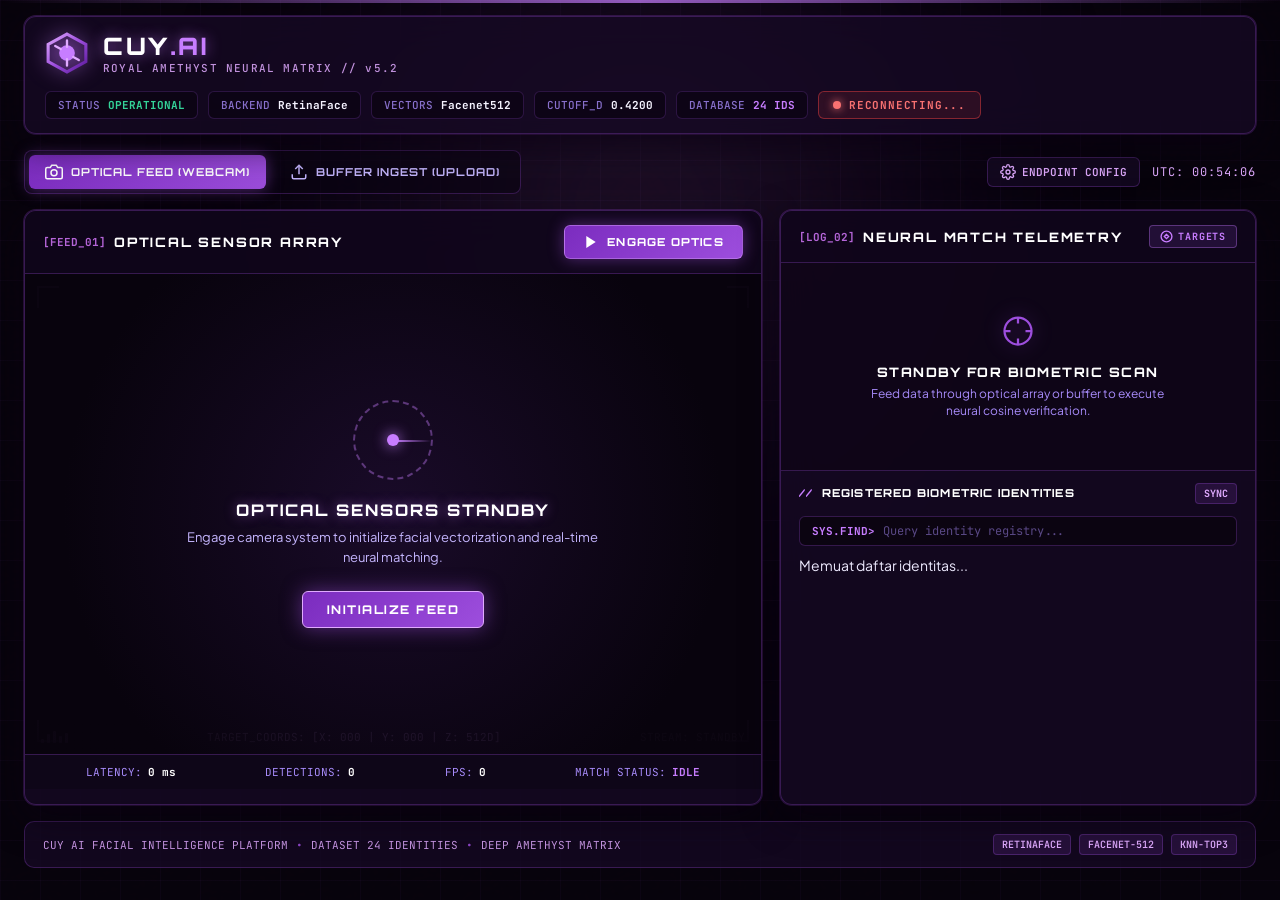
==== static/index.html @ 23558129 "Initial commit: CUY.AI Royal Amethyst Neural Biometrics Studio" ====
<!DOCTYPE html>
<html lang="id">
<head>
    <meta charset="UTF-8">
    <meta name="viewport" content="width=device-width, initial-scale=1.0">
    <title>CUY.AI • Royal Amethyst Neural Biometrics</title>
    <meta name="description" content="CUY AI Facial Intelligence & Biometric Vector Analysis powered by RetinaFace & DeepFace Facenet512">
    <link rel="preconnect" href="https://fonts.googleapis.com">
    <link rel="preconnect" href="https://fonts.gstatic.com" crossorigin>
    <link href="https://fonts.googleapis.com/css2?family=JetBrains+Mono:wght@300;400;500;700&family=Orbitron:wght@500;700;800;900&family=Plus+Jakarta+Sans:wght@400;500;600;700;800&display=swap" rel="stylesheet">
    <link rel="stylesheet" href="style.css">
</head>
<body class="amethyst-body">
    <!-- Ambient Texture & Background Elements -->
    <div class="ambient-texture-overlay"></div>
    <div class="amethyst-radial-bloom"></div>
    <div class="cyber-grid-overlay"></div>
    <div class="scanline-sweep"></div>

    <div class="cuy-app-container">
        <!-- TOP HUD TELEMETRY BAR -->
        <header class="cuy-top-nav">
            <div class="brand-cluster">
                <div class="brand-crystal-badge">
                    <svg viewBox="0 0 28 28" fill="none" class="brand-icon">
                        <path d="M14 2L26 8.5V19.5L14 26L2 19.5V8.5L14 2Z" stroke="url(#cuy-grad)" stroke-width="2" fill="rgba(157, 78, 221, 0.15)"/>
                        <circle cx="14" cy="14" r="5" fill="#c77dff" class="pulse-core"/>
                        <path d="M14 6V10M14 18V22M6.5 9.5L10 11.5M18 16.5L21.5 18.5" stroke="#e0aaff" stroke-width="1.5" stroke-linecap="round"/>
                        <defs>
                            <linearGradient id="cuy-grad" x1="2" y1="2" x2="26" y2="26" gradientUnits="userSpaceOnUse">
                                <stop stop-color="#e0aaff"/>
                                <stop offset="0.5" stop-color="#9d4edd"/>
                                <stop offset="1" stop-color="#5a189a"/>
                            </linearGradient>
                        </defs>
                    </svg>
                </div>
                <div class="brand-titles">
                    <div class="brand-name">CUY<span class="brand-dot">.AI</span></div>
                    <div class="brand-tagline">ROYAL AMETHYST NEURAL MATRIX // v5.2</div>
                </div>
            </div>

            <!-- Telemetry Metrics Pills -->
            <div class="telemetry-deck">
                <div class="hud-pill">
                    <span class="pill-k">STATUS</span>
                    <span class="pill-v status-live" id="systemStatusText">OPERATIONAL</span>
                </div>
                <div class="hud-pill">
                    <span class="pill-k">BACKEND</span>
                    <span class="pill-v" id="detectorText">RetinaFace</span>
                </div>
                <div class="hud-pill">
                    <span class="pill-k">VECTORS</span>
                    <span class="pill-v" id="modelText">Facenet512</span>
                </div>
                <div class="hud-pill">
                    <span class="pill-k">CUTOFF_D</span>
                    <span class="pill-v" id="cutoffText">0.4200</span>
                </div>
                <div class="hud-pill hud-pill-ids">
                    <span class="pill-k">DATABASE</span>
                    <span class="pill-v text-amethyst" id="totalPersonsBadge">24 IDS</span>
                </div>
                <button class="server-status-pill online" id="btnServerStatus" title="Klik untuk konfirmasi URL Backend">
                    <span class="pulse-indicator"></span>
                    <span class="status-name" id="serverStateLabel">ONLINE [24 ID]</span>
                </button>
            </div>
        </header>

        <!-- SUB NAV / MODE SWITCHER -->
        <div class="cuy-subnav">
            <div class="mode-switcher">
                <button class="mode-tab active" id="tabWebcam">
                    <svg viewBox="0 0 24 24" width="18" height="18" fill="none" stroke="currentColor" stroke-width="2"><path d="M23 19a2 2 0 0 1-2 2H3a2 2 0 0 1-2-2V8a2 2 0 0 1 2-2h4l2-3h6l2 3h4a2 2 0 0 1 2 2z"></path><circle cx="12" cy="13" r="4"></circle></svg>
                    <span>OPTICAL FEED (WEBCAM)</span>
                </button>
                <button class="mode-tab" id="tabUpload">
                    <svg viewBox="0 0 24 24" width="18" height="18" fill="none" stroke="currentColor" stroke-width="2"><path d="M21 15v4a2 2 0 0 1-2 2H5a2 2 0 0 1-2-2v-4"></path><polyline points="17 8 12 3 7 8"></polyline><line x1="12" y1="3" x2="12" y2="15"></line></svg>
                    <span>BUFFER INGEST (UPLOAD)</span>
                </button>
            </div>
            <div class="subnav-meta">
                <button class="gear-btn" id="btnOpenConfig" title="Pengaturan Endpoint API">
                    <svg viewBox="0 0 24 24" width="16" height="16" fill="none" stroke="currentColor" stroke-width="2"><circle cx="12" cy="12" r="3"></circle><path d="M19.4 15a1.65 1.65 0 0 0 .33 1.82l.06.06a2 2 0 0 1 0 2.83 2 2 0 0 1-2.83 0l-.06-.06a1.65 1.65 0 0 0-1.82-.33 1.65 1.65 0 0 0-1 1.51V21a2 2 0 0 1-2 2 2 2 0 0 1-2-2v-.09A1.65 1.65 0 0 0 9 19.4a1.65 1.65 0 0 0-1.82.33l-.06.06a2 2 0 0 1-2.83 0 2 2 0 0 1 0-2.83l.06-.06a1.65 1.65 0 0 0 .33-1.82 1.65 1.65 0 0 0-1.51-1H3a2 2 0 0 1-2-2 2 2 0 0 1 2-2h.09A1.65 1.65 0 0 0 4.6 9a1.65 1.65 0 0 0-.33-1.82l-.06-.06a2 2 0 0 1 0-2.83 2 2 0 0 1 2.83 0l.06.06a1.65 1.65 0 0 0 1.82.33H9a1.65 1.65 0 0 0 1-1.51V3a2 2 0 0 1 2-2 2 2 0 0 1 2 2v.09a1.65 1.65 0 0 0 1 1.51 1.65 1.65 0 0 0 1.82-.33l.06-.06a2 2 0 0 1 2.83 0 2 2 0 0 1 0 2.83l-.06.06a1.65 1.65 0 0 0-.33 1.82V9a1.65 1.65 0 0 0 1.51 1H21a2 2 0 0 1 2 2 2 2 0 0 1-2 2h-.09a1.65 1.65 0 0 0-1.51 1z"></path></svg>
                    <span>ENDPOINT CONFIG</span>
                </button>
                <div class="hud-clock" id="hudClock">UTC: --:--:--</div>
            </div>
        </div>

        <!-- MAIN DUAL-PANEL STAGE -->
        <main class="cuy-main-grid">
            <!-- LEFT PANEL: OPTICAL VIEWPORT -->
            <section class="cuy-card viewport-card">
                <div class="card-head">
                    <div class="card-title-group">
                        <span class="card-index">[FEED_01]</span>
                        <h2 class="card-title">OPTICAL SENSOR ARRAY</h2>
                    </div>
                    <div class="viewport-actions">
                        <button class="action-btn" id="btnFlipCamera" style="display:none;" title="Ganti Kamera">
                            <svg viewBox="0 0 24 24" width="15" height="15" fill="none" stroke="currentColor" stroke-width="2"><path d="M20 16v4a2 2 0 0 1-2 2H6a2 2 0 0 1-2-2v-4"></path><path d="M4 8V4a2 2 0 0 1 2-2h12a2 2 0 0 1 2 2v4"></path></svg>
                            <span>FLIP</span>
                        </button>
                        <button class="primary-btn" id="btnToggleCamera">
                            <svg viewBox="0 0 24 24" width="16" height="16" fill="currentColor"><polygon points="5 3 19 12 5 21 5 3"></polygon></svg>
                            <span>ENGAGE OPTICS</span>
                        </button>
                    </div>
                </div>

                <!-- VIEWPORT STAGE: WEBCAM -->
                <div class="viewport-stage" id="stageWebcam">
                    <div class="reticle-bracket top-left"></div>
                    <div class="reticle-bracket top-right"></div>
                    <div class="reticle-bracket bottom-left"></div>
                    <div class="reticle-bracket bottom-right"></div>
                    
                    <div class="laser-scanner" id="laserScanner"></div>

                    <video id="webcamVideo" autoplay playsinline muted></video>
                    <canvas id="detectionOverlayCanvas"></canvas>

                    <!-- Standby Placeholder -->
                    <div class="viewport-standby" id="viewportStandby">
                        <div class="standby-radar">
                            <div class="radar-circle"></div>
                            <div class="radar-line"></div>
                            <div class="radar-core"></div>
                        </div>
                        <h3 class="standby-title">OPTICAL SENSORS STANDBY</h3>
                        <p class="standby-sub">Engage camera system to initialize facial vectorization and real-time neural matching.</p>
                        <button class="start-lens-btn" id="btnInitializeFeed">INITIALIZE FEED</button>
                    </div>

                    <!-- Target HUD Overlay Stats -->
                    <div class="viewport-hud-bottom">
                        <div class="hud-audio-bars">
                            <span class="bar b1"></span><span class="bar b2"></span><span class="bar b3"></span><span class="bar b4"></span><span class="bar b5"></span>
                        </div>
                        <div class="hud-coords" id="targetCoords">TARGET_COORDS: [X: 000 | Y: 000 | Z: 512D]</div>
                        <div class="hud-stream-res" id="streamResolution">STREAM: STANDBY</div>
                    </div>
                </div>

                <!-- VIEWPORT STAGE: UPLOAD -->
                <div class="viewport-stage upload-stage" id="stageUpload" style="display:none;">
                    <div class="reticle-bracket top-left"></div>
                    <div class="reticle-bracket top-right"></div>
                    <div class="reticle-bracket bottom-left"></div>
                    <div class="reticle-bracket bottom-right"></div>

                    <div class="upload-dropzone" id="uploadDropzone">
                        <input type="file" id="filePickerInput" accept="image/*" style="display:none;">
                        <div class="upload-art">
                            <svg viewBox="0 0 24 24" width="48" height="48" fill="none" stroke="currentColor" stroke-width="1.6">
                                <path d="M21 15v4a2 2 0 0 1-2 2H5a2 2 0 0 1-2-2v-4"></path>
                                <polyline points="17 8 12 3 7 8"></polyline>
                                <line x1="12" y1="3" x2="12" y2="15"></line>
                            </svg>
                        </div>
                        <h3 class="upload-title">DROP FACE IMAGE HERE</h3>
                        <p class="upload-sub">Supports JPG, PNG, WEBP. Neural network will vectorize and compare with dataset.</p>
                        <button class="primary-btn browse-btn" id="btnBrowseFile">BROWSE LOCAL STORAGE</button>
                    </div>

                    <div class="upload-preview-container" id="uploadPreviewContainer" style="display:none;">
                        <img id="uploadPreviewImg" alt="Ingested frame">
                        <canvas id="uploadOverlayCanvas"></canvas>
                        <button class="action-btn upload-reset-btn" id="btnResetUpload">INGEST NEW IMAGE</button>
                    </div>
                </div>

                <!-- BOTTOM STATS STRIP -->
                <div class="card-foot-telemetry">
                    <div class="foot-item">
                        <span class="foot-label">LATENCY:</span>
                        <span class="foot-val" id="telemetryLatency">0 ms</span>
                    </div>
                    <div class="foot-item">
                        <span class="foot-label">DETECTIONS:</span>
                        <span class="foot-val" id="telemetryFaceCount">0</span>
                    </div>
                    <div class="foot-item">
                        <span class="foot-label">FPS:</span>
                        <span class="foot-val" id="telemetryFps">0</span>
                    </div>
                    <div class="foot-item">
                        <span class="foot-label">MATCH STATUS:</span>
                        <span class="foot-val val-status" id="telemetryMatchStatus">IDLE</span>
                    </div>
                </div>
            </section>

            <!-- RIGHT PANEL: TELEMETRY & IDENTITY MATCH -->
            <section class="cuy-card telemetry-card">
                <div class="card-head">
                    <div class="card-title-group">
                        <span class="card-index">[LOG_02]</span>
                        <h2 class="card-title">NEURAL MATCH TELEMETRY</h2>
                    </div>
                    <div class="targets-badge">
                        <svg viewBox="0 0 24 24" width="13" height="13" fill="none" stroke="currentColor" stroke-width="2.5"><circle cx="12" cy="12" r="10"></circle><polygon points="12 8 8 12 12 16 16 12 12 8"></polygon></svg>
                        <span>TARGETS</span>
                    </div>
                </div>

                <!-- ACTIVE TARGET CARD -->
                <div class="target-card-display" id="targetCardDisplay">
                    <div class="target-empty-state" id="targetEmptyState">
                        <div class="empty-reticle">
                            <svg viewBox="0 0 24 24" width="36" height="36" fill="none" stroke="#9d4edd" stroke-width="1.5">
                                <circle cx="12" cy="12" r="9"></circle>
                                <path d="M12 3v4M12 17v4M3 12h4M17 12h4"></path>
                            </svg>
                        </div>
                        <div class="empty-title">STANDBY FOR BIOMETRIC SCAN</div>
                        <div class="empty-sub">Feed data through optical array or buffer to execute neural cosine verification.</div>
                    </div>

                    <div class="target-detected-state" id="targetDetectedState" style="display:none;">
                        <div class="target-badge-pill" id="targetBadgePill">VERIFIED IDENTITY</div>
                        
                        <div class="target-name-banner">
                            <div class="target-neon-name" id="targetPersonName">IDENTIFYING...</div>
                            <div class="target-id-sub" id="targetIdSub">BIOMETRIC SIGNATURE IDENTIFIED</div>
                        </div>

                        <!-- Confidence Bar -->
                        <div class="confidence-strip">
                            <div class="conf-head">
                                <span class="conf-label">NEURAL CONFIDENCE</span>
                                <span class="conf-score" id="targetConfidenceScore">0.0%</span>
                            </div>
                            <div class="conf-track">
                                <div class="conf-fill" id="targetConfidenceFill" style="width: 0%;"></div>
                            </div>
                        </div>

                        <!-- Distance & Metrics Grid -->
                        <div class="metrics-quad-grid">
                            <div class="quad-item">
                                <span class="quad-k">COSINE DISTANCE</span>
                                <span class="quad-v" id="targetDistanceVal">0.0000</span>
                            </div>
                            <div class="quad-item">
                                <span class="quad-k">SIMILARITY MATCH</span>
                                <span class="quad-v" id="targetSimilarityVal">0.0%</span>
                            </div>
                            <div class="quad-item">
                                <span class="quad-k">TOP-3 KNN POOL</span>
                                <span class="quad-v">AGGREGATED</span>
                            </div>
                            <div class="quad-item">
                                <span class="quad-k">SECURITY TIER</span>
                                <span class="quad-v text-emerald" id="targetSecurityTier">TIER-1 ACCESS</span>
                            </div>
                        </div>
                    </div>
                </div>

                <!-- REGISTERED IDENTITIES SECTION -->
                <div class="registry-header">
                    <div class="reg-title">
                        <span class="reg-slash">//</span>
                        <span>REGISTERED BIOMETRIC IDENTITIES</span>
                    </div>
                    <button class="sync-btn" id="btnSyncRegistry" title="Sinkron ulang database">SYNC</button>
                </div>

                <!-- Search Input -->
                <div class="registry-search-box">
                    <span class="search-prompt">SYS.FIND&gt;</span>
                    <input type="text" id="inputRegistrySearch" placeholder="Query identity registry..." autocomplete="off">
                </div>

                <!-- Identities Grid -->
                <div class="registry-scroll-pane" id="registryGrid">
                    <div class="registry-loading">Memuat daftar identitas...</div>
                </div>
            </section>
        </main>

        <!-- FOOTER BAR -->
        <footer class="cuy-footer">
            <div class="foot-left">
                <span>CUY AI FACIAL INTELLIGENCE PLATFORM</span>
                <span class="sep">•</span>
                <span>DATASET 24 IDENTITIES</span>
                <span class="sep">•</span>
                <span>DEEP AMETHYST MATRIX</span>
            </div>
            <div class="foot-right">
                <span class="tech-tag">RETINAFACE</span>
                <span class="tech-tag">FACENET-512</span>
                <span class="tech-tag">KNN-TOP3</span>
            </div>
        </footer>
    </div>

    <!-- CONFIGURATION MODAL -->
    <div class="modal-backdrop" id="configModal" style="display:none;">
        <div class="modal-card">
            <div class="modal-head">
                <h3 class="modal-title">ENDPOINT CONFIGURATION</h3>
                <button class="modal-close" id="btnCloseConfig">&times;</button>
            </div>
            <div class="modal-body">
                <label class="modal-label" for="cfgApiBase">Backend API Endpoint:</label>
                <input type="text" class="modal-input" id="cfgApiBase" placeholder="http://localhost:5000 atau https://xxx.trycloudflare.com">
                <p class="modal-hint">Masukkan URL Cloudflare Tunnel jika ingin mengakses website ini dari HP atau jaringan luar.</p>
                
                <div class="modal-presets">
                    <button class="preset-btn" id="btnPresetLocal">Use Localhost:5000</button>
                    <button class="preset-btn" id="btnPresetTunnel">Use Cloudflare Tunnel</button>
                </div>
            </div>
            <div class="modal-foot">
                <button class="action-btn" id="btnResetConfig">Reset</button>
                <button class="primary-btn" id="btnSaveConfig">Save & Reconnect</button>
            </div>
        </div>
    </div>

    <script src="app.js"></script>
</body>
</html>
---- static/style.css ----
/*
 =====================================================================
   CUY.AI - ROYAL AMETHYST NEURAL MATRIX STYLING
   Primary Theme: #884b99 / Deep Velvet Obsidian / Neon Violet
 =====================================================================
*/

:root {
    /* Royal Amethyst Palette inspired by user swatch (#884b99) */
    --amethyst-base: #884b99;
    --amethyst-glow: #9d4edd;
    --amethyst-neon: #b565d8;
    --amethyst-bright: #c77dff;
    --amethyst-light: #e0aaff;
    --amethyst-pale: #f3e8ff;

    /* Deep Obsidian Velvet Backdrops */
    --bg-darkest: #07030b;
    --bg-darker: #0d0614;
    --bg-surface: #140820;
    --bg-card: rgba(22, 10, 36, 0.78);
    --bg-card-hover: rgba(33, 14, 53, 0.88);

    /* Borders & Accents */
    --border-amethyst: rgba(157, 78, 221, 0.28);
    --border-amethyst-bright: rgba(199, 125, 255, 0.65);
    --border-subtle: rgba(181, 101, 216, 0.15);

    /* Status Colors */
    --color-emerald: #10b981;
    --color-emerald-glow: rgba(16, 185, 129, 0.35);
    --color-amber: #f59e0b;
    --color-crimson: #ef4444;

    /* Shadows & Glows */
    --glow-amethyst: 0 0 20px rgba(157, 78, 221, 0.45);
    --glow-amethyst-lg: 0 0 35px rgba(199, 125, 255, 0.55);
    --box-card: 0 12px 36px 0 rgba(10, 2, 18, 0.65), 0 0 0 1px var(--border-amethyst);

    /* Fonts */
    --font-display: 'Orbitron', monospace;
    --font-code: 'JetBrains Mono', monospace;
    --font-body: 'Plus Jakarta Sans', sans-serif;
}

* {
    box-sizing: border-box;
    margin: 0;
    padding: 0;
    -webkit-font-smoothing: antialiased;
}

html, body {
    width: 100%;
    min-height: 100vh;
    background-color: var(--bg-darkest);
    color: #ede9fe;
    font-family: var(--font-body);
    font-size: 14px;
    overflow-x: hidden;
}

/* Ambient Layers */
.ambient-texture-overlay {
    position: fixed;
    top: 0;
    left: 0;
    width: 100%;
    height: 100%;
    background-image: url('theme-purple.png');
    background-size: cover;
    background-position: center;
    opacity: 0.12;
    mix-blend-mode: overlay;
    pointer-events: none;
    z-index: 1;
}

.amethyst-radial-bloom {
    position: fixed;
    top: -20%;
    left: 20%;
    width: 60vw;
    height: 60vw;
    background: radial-gradient(circle, rgba(136, 75, 153, 0.22) 0%, rgba(90, 24, 154, 0.08) 50%, transparent 75%);
    filter: blur(80px);
    pointer-events: none;
    z-index: 2;
}

.cyber-grid-overlay {
    position: fixed;
    top: 0;
    left: 0;
    width: 100%;
    height: 100%;
    background-image: 
        linear-gradient(rgba(157, 78, 221, 0.04) 1px, transparent 1px),
        linear-gradient(90deg, rgba(157, 78, 221, 0.04) 1px, transparent 1px);
    background-size: 40px 40px;
    pointer-events: none;
    z-index: 3;
}

.scanline-sweep {
    position: fixed;
    top: 0;
    left: 0;
    width: 100%;
    height: 3px;
    background: linear-gradient(90deg, transparent, rgba(199, 125, 255, 0.75), transparent);
    animation: scanSweep 7s linear infinite;
    pointer-events: none;
    z-index: 4;
}

@keyframes scanSweep {
    0% { transform: translateY(-100%); opacity: 0; }
    10% { opacity: 1; }
    90% { opacity: 1; }
    100% { transform: translateY(100vh); opacity: 0; }
}

/* Main Container */
.cuy-app-container {
    position: relative;
    z-index: 10;
    max-width: 1540px;
    margin: 0 auto;
    padding: 16px 24px 32px;
    display: flex;
    flex-direction: column;
    min-height: 100vh;
    gap: 16px;
}

/* TOP NAV */
.cuy-top-nav {
    display: flex;
    align-items: center;
    justify-content: space-between;
    flex-wrap: wrap;
    gap: 16px;
    padding: 14px 20px;
    background: var(--bg-card);
    backdrop-filter: blur(18px);
    border: 1px solid var(--border-amethyst);
    border-radius: 12px;
    box-shadow: var(--box-card);
}

.brand-cluster {
    display: flex;
    align-items: center;
    gap: 14px;
}

.brand-crystal-badge {
    width: 44px;
    height: 44px;
    display: flex;
    align-items: center;
    justify-content: center;
    filter: drop-shadow(0 0 10px rgba(199, 125, 255, 0.6));
}

.brand-icon {
    width: 100%;
    height: 100%;
}

.pulse-core {
    animation: corePulse 2.4s ease-in-out infinite;
}

@keyframes corePulse {
    0%, 100% { transform: scale(1); opacity: 0.8; }
    50% { transform: scale(1.15); opacity: 1; filter: drop-shadow(0 0 6px #c77dff); }
}

.brand-name {
    font-family: var(--font-display);
    font-size: 24px;
    font-weight: 900;
    letter-spacing: 2.5px;
    color: #ffffff;
    text-shadow: 0 0 14px rgba(199, 125, 255, 0.65);
}

.brand-dot {
    color: var(--amethyst-bright);
}

.brand-tagline {
    font-family: var(--font-code);
    font-size: 11px;
    font-weight: 500;
    color: var(--amethyst-light);
    letter-spacing: 1.2px;
    opacity: 0.85;
}

/* Telemetry Deck */
.telemetry-deck {
    display: flex;
    align-items: center;
    flex-wrap: wrap;
    gap: 10px;
}

.hud-pill {
    display: flex;
    align-items: center;
    gap: 8px;
    padding: 6px 12px;
    background: rgba(12, 4, 18, 0.65);
    border: 1px solid rgba(157, 78, 221, 0.22);
    border-radius: 6px;
    font-family: var(--font-code);
    font-size: 11px;
}

.pill-k {
    color: #a78bfa;
    font-weight: 500;
    opacity: 0.8;
}

.pill-v {
    color: #f5f3ff;
    font-weight: 700;
}

.pill-v.status-live {
    color: #34d399;
}

.text-amethyst {
    color: var(--amethyst-bright) !important;
}

.server-status-pill {
    display: inline-flex;
    align-items: center;
    gap: 8px;
    padding: 6px 14px;
    background: rgba(16, 185, 129, 0.12);
    border: 1px solid rgba(16, 185, 129, 0.45);
    color: #34d399;
    border-radius: 6px;
    font-family: var(--font-code);
    font-size: 11px;
    font-weight: 700;
    letter-spacing: 0.8px;
    cursor: pointer;
    transition: all 0.2s ease;
}

.server-status-pill:hover {
    background: rgba(16, 185, 129, 0.22);
    box-shadow: 0 0 12px var(--color-emerald-glow);
}

.server-status-pill.offline {
    background: rgba(239, 68, 68, 0.12);
    border-color: rgba(239, 68, 68, 0.45);
    color: #f87171;
}

.pulse-indicator {
    width: 8px;
    height: 8px;
    background-color: currentColor;
    border-radius: 50%;
    box-shadow: 0 0 8px currentColor;
    animation: beaconBlink 1.6s ease-in-out infinite;
}

@keyframes beaconBlink {
    0%, 100% { opacity: 1; transform: scale(1); }
    50% { opacity: 0.4; transform: scale(0.8); }
}

/* SUB NAV */
.cuy-subnav {
    display: flex;
    align-items: center;
    justify-content: space-between;
    flex-wrap: wrap;
    gap: 12px;
}

.mode-switcher {
    display: flex;
    align-items: center;
    gap: 8px;
    background: rgba(13, 5, 20, 0.6);
    padding: 4px;
    border-radius: 8px;
    border: 1px solid var(--border-amethyst);
}

.mode-tab {
    display: flex;
    align-items: center;
    gap: 8px;
    padding: 8px 16px;
    background: transparent;
    border: none;
    color: #c4b5fd;
    font-family: var(--font-display);
    font-size: 11px;
    font-weight: 700;
    letter-spacing: 1px;
    border-radius: 6px;
    cursor: pointer;
    transition: all 0.25s ease;
}

.mode-tab:hover {
    color: #ffffff;
    background: rgba(157, 78, 221, 0.15);
}

.mode-tab.active {
    background: linear-gradient(135deg, #7b2cbf, #9d4edd);
    color: #ffffff;
    box-shadow: 0 0 16px rgba(157, 78, 221, 0.5);
}

.subnav-meta {
    display: flex;
    align-items: center;
    gap: 12px;
}

.gear-btn {
    display: flex;
    align-items: center;
    gap: 6px;
    padding: 6px 12px;
    background: rgba(22, 10, 36, 0.8);
    border: 1px solid var(--border-amethyst);
    color: var(--amethyst-light);
    border-radius: 6px;
    font-family: var(--font-code);
    font-size: 11px;
    font-weight: 600;
    cursor: pointer;
    transition: all 0.2s ease;
}

.gear-btn:hover {
    border-color: var(--amethyst-bright);
    color: #ffffff;
    box-shadow: var(--glow-amethyst);
}

.hud-clock {
    font-family: var(--font-code);
    font-size: 12px;
    color: var(--amethyst-light);
    letter-spacing: 1px;
}

/* MAIN STAGE GRID */
.cuy-main-grid {
    display: grid;
    grid-template-columns: 1.55fr 1fr;
    gap: 18px;
    flex: 1;
}

@media (max-width: 1080px) {
    .cuy-main-grid {
        grid-template-columns: 1fr;
    }
}

/* CARDS */
.cuy-card {
    background: var(--bg-card);
    backdrop-filter: blur(20px);
    border: 1px solid var(--border-amethyst);
    border-radius: 12px;
    box-shadow: var(--box-card);
    display: flex;
    flex-direction: column;
    overflow: hidden;
}

.card-head {
    display: flex;
    align-items: center;
    justify-content: space-between;
    padding: 14px 18px;
    border-bottom: 1px solid var(--border-amethyst);
    background: rgba(13, 5, 20, 0.5);
}

.card-title-group {
    display: flex;
    align-items: center;
    gap: 8px;
}

.card-index {
    font-family: var(--font-code);
    font-size: 11px;
    color: var(--amethyst-neon);
    font-weight: 700;
}

.card-title {
    font-family: var(--font-display);
    font-size: 13px;
    font-weight: 800;
    letter-spacing: 1.8px;
    color: #ffffff;
}

/* Buttons */
.primary-btn {
    display: inline-flex;
    align-items: center;
    gap: 8px;
    padding: 8px 18px;
    background: linear-gradient(135deg, #7b2cbf 0%, #9d4edd 100%);
    color: #ffffff;
    border: 1px solid rgba(224, 170, 255, 0.4);
    border-radius: 6px;
    font-family: var(--font-display);
    font-size: 11px;
    font-weight: 800;
    letter-spacing: 1.2px;
    cursor: pointer;
    box-shadow: 0 0 16px rgba(157, 78, 221, 0.45);
    transition: all 0.25s ease;
}

.primary-btn:hover {
    background: linear-gradient(135deg, #9d4edd 0%, #c77dff 100%);
    box-shadow: 0 0 24px rgba(199, 125, 255, 0.65);
    transform: translateY(-1px);
}

.action-btn {
    display: inline-flex;
    align-items: center;
    gap: 6px;
    padding: 7px 14px;
    background: rgba(30, 14, 48, 0.8);
    border: 1px solid var(--border-amethyst);
    color: var(--amethyst-light);
    border-radius: 6px;
    font-family: var(--font-display);
    font-size: 10px;
    font-weight: 700;
    letter-spacing: 1px;
    cursor: pointer;
    transition: all 0.2s ease;
}

.action-btn:hover {
    border-color: var(--amethyst-bright);
    color: #ffffff;
}

/* VIEWPORT STAGE */
.viewport-stage {
    position: relative;
    width: 100%;
    min-height: 480px;
    background: #08030d;
    display: flex;
    align-items: center;
    justify-content: center;
    overflow: hidden;
}

#webcamVideo {
    width: 100%;
    height: 100%;
    object-fit: cover;
    display: block;
}

#detectionOverlayCanvas {
    position: absolute;
    top: 0;
    left: 0;
    width: 100%;
    height: 100%;
    pointer-events: none;
    z-index: 5;
}

/* Reticle brackets */
.reticle-bracket {
    position: absolute;
    width: 22px;
    height: 22px;
    border: 2px solid var(--amethyst-bright);
    pointer-events: none;
    z-index: 6;
    opacity: 0.85;
}

.reticle-bracket.top-left { top: 12px; left: 12px; border-right: none; border-bottom: none; }
.reticle-bracket.top-right { top: 12px; right: 12px; border-left: none; border-bottom: none; }
.reticle-bracket.bottom-left { bottom: 12px; left: 12px; border-right: none; border-top: none; }
.reticle-bracket.bottom-right { bottom: 12px; right: 12px; border-left: none; border-top: none; }

.laser-scanner {
    position: absolute;
    top: 0;
    left: 0;
    width: 100%;
    height: 2px;
    background: linear-gradient(90deg, transparent, #c77dff, #ffffff, #c77dff, transparent);
    box-shadow: 0 0 12px #c77dff, 0 0 24px #9d4edd;
    opacity: 0;
    pointer-events: none;
    z-index: 7;
}

.laser-scanner.active {
    opacity: 1;
    animation: laserScan 2.4s ease-in-out infinite;
}

@keyframes laserScan {
    0% { top: 4%; }
    50% { top: 96%; }
    100% { top: 4%; }
}

/* Standby Viewport */
.viewport-standby {
    position: absolute;
    inset: 0;
    display: flex;
    flex-direction: column;
    align-items: center;
    justify-content: center;
    background: radial-gradient(circle at center, rgba(30, 13, 48, 0.8) 0%, rgba(8, 3, 13, 0.98) 75%);
    text-align: center;
    padding: 32px;
    z-index: 8;
}

.standby-radar {
    position: relative;
    width: 80px;
    height: 80px;
    margin-bottom: 20px;
}

.radar-circle {
    position: absolute;
    inset: 0;
    border: 2px dashed rgba(199, 125, 255, 0.4);
    border-radius: 50%;
    animation: radarSpin 8s linear infinite;
}

.radar-line {
    position: absolute;
    top: 50%;
    left: 50%;
    width: 38px;
    height: 2px;
    background: linear-gradient(90deg, #c77dff, transparent);
    transform-origin: 0 0;
    animation: radarSweep 2.2s linear infinite;
}

.radar-core {
    position: absolute;
    top: calc(50% - 6px);
    left: calc(50% - 6px);
    width: 12px;
    height: 12px;
    background: #c77dff;
    border-radius: 50%;
    box-shadow: 0 0 14px #c77dff;
}

@keyframes radarSpin {
    from { transform: rotate(0deg); }
    to { transform: rotate(360deg); }
}

@keyframes radarSweep {
    from { transform: rotate(0deg); }
    to { transform: rotate(360deg); }
}

.standby-title {
    font-family: var(--font-display);
    font-size: 16px;
    font-weight: 800;
    letter-spacing: 2px;
    color: #ffffff;
    margin-bottom: 8px;
    text-shadow: 0 0 12px rgba(199, 125, 255, 0.5);
}

.standby-sub {
    font-size: 13px;
    color: #c4b5fd;
    max-width: 440px;
    line-height: 1.5;
    margin-bottom: 24px;
}

.start-lens-btn {
    padding: 10px 24px;
    background: linear-gradient(135deg, #7b2cbf, #9d4edd);
    border: 1px solid #e0aaff;
    color: #ffffff;
    font-family: var(--font-display);
    font-size: 12px;
    font-weight: 800;
    letter-spacing: 1.5px;
    border-radius: 6px;
    cursor: pointer;
    box-shadow: 0 0 20px rgba(157, 78, 221, 0.5);
    transition: all 0.25s ease;
}

.start-lens-btn:hover {
    background: linear-gradient(135deg, #9d4edd, #c77dff);
    box-shadow: 0 0 30px rgba(199, 125, 255, 0.8);
    transform: scale(1.03);
}

/* Viewport HUD bottom */
.viewport-hud-bottom {
    position: absolute;
    bottom: 0;
    left: 0;
    right: 0;
    padding: 10px 16px;
    background: linear-gradient(to top, rgba(7, 3, 11, 0.85) 0%, transparent 100%);
    display: flex;
    align-items: center;
    justify-content: space-between;
    font-family: var(--font-code);
    font-size: 11px;
    color: var(--amethyst-light);
    pointer-events: none;
    z-index: 6;
}

.hud-audio-bars {
    display: flex;
    align-items: flex-end;
    gap: 3px;
    height: 12px;
}

.hud-audio-bars .bar {
    width: 3px;
    background: var(--amethyst-bright);
    border-radius: 1px;
}

.b1 { height: 4px; }
.b2 { height: 9px; }
.b3 { height: 12px; }
.b4 { height: 7px; }
.b5 { height: 10px; }

/* Upload Stage */
.upload-stage {
    min-height: 480px;
}

.upload-dropzone {
    width: 90%;
    max-width: 500px;
    padding: 44px 28px;
    background: rgba(22, 10, 36, 0.7);
    border: 2px dashed rgba(181, 101, 216, 0.45);
    border-radius: 14px;
    text-align: center;
    display: flex;
    flex-direction: column;
    align-items: center;
    transition: all 0.25s ease;
}

.upload-dropzone.dragover {
    border-color: var(--amethyst-bright);
    background: rgba(40, 18, 66, 0.85);
    box-shadow: 0 0 24px rgba(157, 78, 221, 0.4);
}

.upload-art {
    color: var(--amethyst-bright);
    margin-bottom: 16px;
    filter: drop-shadow(0 0 10px rgba(199, 125, 255, 0.6));
}

.upload-title {
    font-family: var(--font-display);
    font-size: 16px;
    font-weight: 800;
    letter-spacing: 1.5px;
    color: #ffffff;
    margin-bottom: 8px;
}

.upload-sub {
    font-size: 12px;
    color: #c4b5fd;
    line-height: 1.5;
    margin-bottom: 22px;
}

.upload-preview-container {
    position: relative;
    width: 100%;
    height: 100%;
    display: flex;
    align-items: center;
    justify-content: center;
    padding: 16px;
}

#uploadPreviewImg {
    max-width: 100%;
    max-height: 460px;
    border-radius: 8px;
    border: 1px solid var(--border-amethyst);
}

#uploadOverlayCanvas {
    position: absolute;
    top: 16px;
    left: 16px;
    pointer-events: none;
}

.upload-reset-btn {
    position: absolute;
    bottom: 24px;
    right: 24px;
    background: rgba(13, 5, 20, 0.85);
}

/* Card Foot Telemetry */
.card-foot-telemetry {
    display: flex;
    align-items: center;
    justify-content: space-around;
    padding: 10px 16px;
    background: rgba(13, 5, 20, 0.6);
    border-top: 1px solid var(--border-amethyst);
    font-family: var(--font-code);
    font-size: 11px;
}

.foot-item {
    display: flex;
    align-items: center;
    gap: 6px;
}

.foot-label {
    color: #a78bfa;
}

.foot-val {
    color: #ffffff;
    font-weight: 700;
}

.val-status {
    color: var(--amethyst-bright);
}

/* RIGHT PANEL: TELEMETRY & MATCH DISPLAY */
.telemetry-card {
    display: flex;
    flex-direction: column;
}

.targets-badge {
    display: flex;
    align-items: center;
    gap: 5px;
    padding: 4px 10px;
    background: rgba(157, 78, 221, 0.15);
    border: 1px solid rgba(199, 125, 255, 0.35);
    color: var(--amethyst-bright);
    border-radius: 4px;
    font-family: var(--font-code);
    font-size: 10px;
    font-weight: 700;
    letter-spacing: 0.8px;
}

/* Target Display Area */
.target-card-display {
    padding: 18px;
    background: rgba(12, 5, 18, 0.55);
    border-bottom: 1px solid var(--border-amethyst);
}

.target-empty-state {
    padding: 32px 18px;
    text-align: center;
    display: flex;
    flex-direction: column;
    align-items: center;
}

.empty-reticle {
    margin-bottom: 12px;
    filter: drop-shadow(0 0 10px rgba(157, 78, 221, 0.4));
}

.empty-title {
    font-family: var(--font-display);
    font-size: 13px;
    font-weight: 800;
    letter-spacing: 1.5px;
    color: #ffffff;
    margin-bottom: 6px;
}

.empty-sub {
    font-size: 12px;
    color: #a78bfa;
    max-width: 320px;
    line-height: 1.4;
}

.target-detected-state {
    display: flex;
    flex-direction: column;
    gap: 14px;
    animation: fadeIn 0.3s ease;
}

@keyframes fadeIn {
    from { opacity: 0; transform: translateY(6px); }
    to { opacity: 1; transform: translateY(0); }
}

.target-badge-pill {
    align-self: flex-start;
    padding: 4px 12px;
    background: rgba(16, 185, 129, 0.15);
    border: 1px solid rgba(16, 185, 129, 0.5);
    color: #34d399;
    font-family: var(--font-display);
    font-size: 10px;
    font-weight: 800;
    letter-spacing: 1px;
    border-radius: 4px;
}

.target-badge-pill.unknown {
    background: rgba(239, 68, 68, 0.15);
    border-color: rgba(239, 68, 68, 0.5);
    color: #f87171;
}

.target-neon-name {
    font-family: var(--font-display);
    font-size: 24px;
    font-weight: 900;
    letter-spacing: 2px;
    color: #ffffff;
    text-shadow: 0 0 16px rgba(199, 125, 255, 0.8), 0 0 32px rgba(157, 78, 221, 0.5);
}

.target-id-sub {
    font-family: var(--font-code);
    font-size: 11px;
    color: var(--amethyst-light);
    letter-spacing: 1px;
    margin-top: 2px;
}

/* Confidence Bar */
.confidence-strip {
    display: flex;
    flex-direction: column;
    gap: 6px;
}

.conf-head {
    display: flex;
    justify-content: space-between;
    font-family: var(--font-code);
    font-size: 11px;
}

.conf-label {
    color: #a78bfa;
}

.conf-score {
    color: #ffffff;
    font-weight: 700;
}

.conf-track {
    width: 100%;
    height: 8px;
    background: rgba(13, 5, 20, 0.8);
    border: 1px solid var(--border-amethyst);
    border-radius: 4px;
    overflow: hidden;
}

.conf-fill {
    height: 100%;
    background: linear-gradient(90deg, #7b2cbf, #c77dff);
    box-shadow: 0 0 12px rgba(199, 125, 255, 0.8);
    border-radius: 3px;
    transition: width 0.35s ease;
}

/* Metrics Quad Grid */
.metrics-quad-grid {
    display: grid;
    grid-template-columns: 1fr 1fr;
    gap: 8px;
}

.quad-item {
    padding: 8px 12px;
    background: rgba(15, 6, 23, 0.65);
    border: 1px solid rgba(157, 78, 221, 0.2);
    border-radius: 6px;
    display: flex;
    flex-direction: column;
    gap: 2px;
}

.quad-k {
    font-family: var(--font-code);
    font-size: 10px;
    color: #a78bfa;
}

.quad-v {
    font-family: var(--font-code);
    font-size: 12px;
    font-weight: 700;
    color: #ffffff;
}

.text-emerald {
    color: #34d399 !important;
}

/* REGISTRY SECTION */
.registry-header {
    display: flex;
    align-items: center;
    justify-content: space-between;
    padding: 12px 18px 8px;
    font-family: var(--font-display);
    font-size: 11px;
    font-weight: 800;
    letter-spacing: 1.2px;
    color: #ffffff;
}

.reg-slash {
    color: var(--amethyst-bright);
    margin-right: 4px;
}

.sync-btn {
    padding: 3px 8px;
    background: rgba(157, 78, 221, 0.15);
    border: 1px solid var(--border-amethyst);
    color: var(--amethyst-light);
    border-radius: 4px;
    font-family: var(--font-code);
    font-size: 10px;
    font-weight: 700;
    cursor: pointer;
    transition: all 0.2s ease;
}

.sync-btn:hover {
    border-color: var(--amethyst-bright);
    color: #ffffff;
}

.registry-search-box {
    display: flex;
    align-items: center;
    gap: 8px;
    margin: 4px 18px 10px;
    padding: 6px 12px;
    background: rgba(10, 4, 16, 0.8);
    border: 1px solid var(--border-amethyst);
    border-radius: 6px;
}

.search-prompt {
    font-family: var(--font-code);
    font-size: 11px;
    color: var(--amethyst-bright);
    font-weight: 700;
}

#inputRegistrySearch {
    flex: 1;
    background: transparent;
    border: none;
    outline: none;
    color: #ffffff;
    font-family: var(--font-code);
    font-size: 12px;
}

#inputRegistrySearch::placeholder {
    color: rgba(167, 139, 250, 0.5);
}

/* Registry Scroll Pane */
.registry-scroll-pane {
    padding: 0 18px 16px;
    display: grid;
    grid-template-columns: 1fr 1fr;
    gap: 8px;
    max-height: 280px;
    overflow-y: auto;
}

.registry-scroll-pane::-webkit-scrollbar {
    width: 6px;
}

.registry-scroll-pane::-webkit-scrollbar-track {
    background: rgba(10, 4, 16, 0.5);
}

.registry-scroll-pane::-webkit-scrollbar-thumb {
    background: rgba(157, 78, 221, 0.35);
    border-radius: 3px;
}

.person-badge-card {
    display: flex;
    align-items: center;
    gap: 8px;
    padding: 8px 12px;
    background: rgba(18, 8, 28, 0.7);
    border: 1px solid rgba(157, 78, 221, 0.2);
    border-radius: 6px;
    transition: all 0.2s ease;
    cursor: pointer;
}

.person-badge-card:hover {
    border-color: var(--amethyst-bright);
    background: rgba(33, 14, 52, 0.85);
    box-shadow: 0 0 12px rgba(157, 78, 221, 0.3);
}

.person-bullet {
    width: 6px;
    height: 6px;
    background: var(--amethyst-bright);
    transform: rotate(45deg);
    flex-shrink: 0;
}

.person-name {
    font-family: var(--font-body);
    font-size: 12px;
    font-weight: 600;
    color: #ede9fe;
    white-space: nowrap;
    overflow: hidden;
    text-overflow: ellipsis;
}

/* FOOTER */
.cuy-footer {
    display: flex;
    align-items: center;
    justify-content: space-between;
    flex-wrap: wrap;
    gap: 12px;
    padding: 12px 18px;
    background: var(--bg-card);
    border: 1px solid var(--border-amethyst);
    border-radius: 10px;
    font-family: var(--font-code);
    font-size: 11px;
    color: var(--amethyst-light);
}

.foot-left {
    display: flex;
    align-items: center;
    gap: 8px;
    opacity: 0.85;
}

.sep {
    color: var(--amethyst-glow);
}

.foot-right {
    display: flex;
    align-items: center;
    gap: 8px;
}

.tech-tag {
    padding: 3px 8px;
    background: rgba(157, 78, 221, 0.15);
    border: 1px solid rgba(157, 78, 221, 0.3);
    border-radius: 4px;
    color: #e0aaff;
    font-size: 10px;
    font-weight: 600;
}

/* MODAL */
.modal-backdrop {
    position: fixed;
    inset: 0;
    background: rgba(4, 1, 7, 0.82);
    backdrop-filter: blur(10px);
    display: flex;
    align-items: center;
    justify-content: center;
    z-index: 1000;
}

.modal-card {
    width: 90%;
    max-width: 480px;
    background: var(--bg-surface);
    border: 1px solid var(--border-amethyst-bright);
    border-radius: 14px;
    box-shadow: 0 0 40px rgba(157, 78, 221, 0.45);
    overflow: hidden;
}

.modal-head {
    display: flex;
    align-items: center;
    justify-content: space-between;
    padding: 16px 20px;
    border-bottom: 1px solid var(--border-amethyst);
    background: rgba(10, 4, 16, 0.6);
}

.modal-title {
    font-family: var(--font-display);
    font-size: 14px;
    font-weight: 800;
    letter-spacing: 1.5px;
    color: #ffffff;
}

.modal-close {
    background: transparent;
    border: none;
    color: #a78bfa;
    font-size: 22px;
    cursor: pointer;
}

.modal-close:hover {
    color: #ffffff;
}

.modal-body {
    padding: 20px;
}

.modal-label {
    display: block;
    font-family: var(--font-code);
    font-size: 11px;
    color: var(--amethyst-light);
    margin-bottom: 8px;
}

.modal-input {
    width: 100%;
    padding: 10px 14px;
    background: rgba(8, 3, 13, 0.9);
    border: 1px solid var(--border-amethyst);
    border-radius: 6px;
    color: #ffffff;
    font-family: var(--font-code);
    font-size: 13px;
    margin-bottom: 8px;
    outline: none;
}

.modal-input:focus {
    border-color: var(--amethyst-bright);
    box-shadow: 0 0 12px rgba(199, 125, 255, 0.5);
}

.modal-hint {
    font-size: 11px;
    color: #a78bfa;
    line-height: 1.4;
    margin-bottom: 16px;
}

.modal-presets {
    display: flex;
    gap: 8px;
}

.preset-btn {
    padding: 6px 12px;
    background: rgba(157, 78, 221, 0.15);
    border: 1px solid var(--border-amethyst);
    color: var(--amethyst-light);
    border-radius: 4px;
    font-family: var(--font-code);
    font-size: 11px;
    cursor: pointer;
}

.preset-btn:hover {
    background: rgba(157, 78, 221, 0.3);
    color: #ffffff;
}

.modal-foot {
    display: flex;
    align-items: center;
    justify-content: flex-end;
    gap: 10px;
    padding: 14px 20px;
    border-top: 1px solid var(--border-amethyst);
    background: rgba(10, 4, 16, 0.6);
}
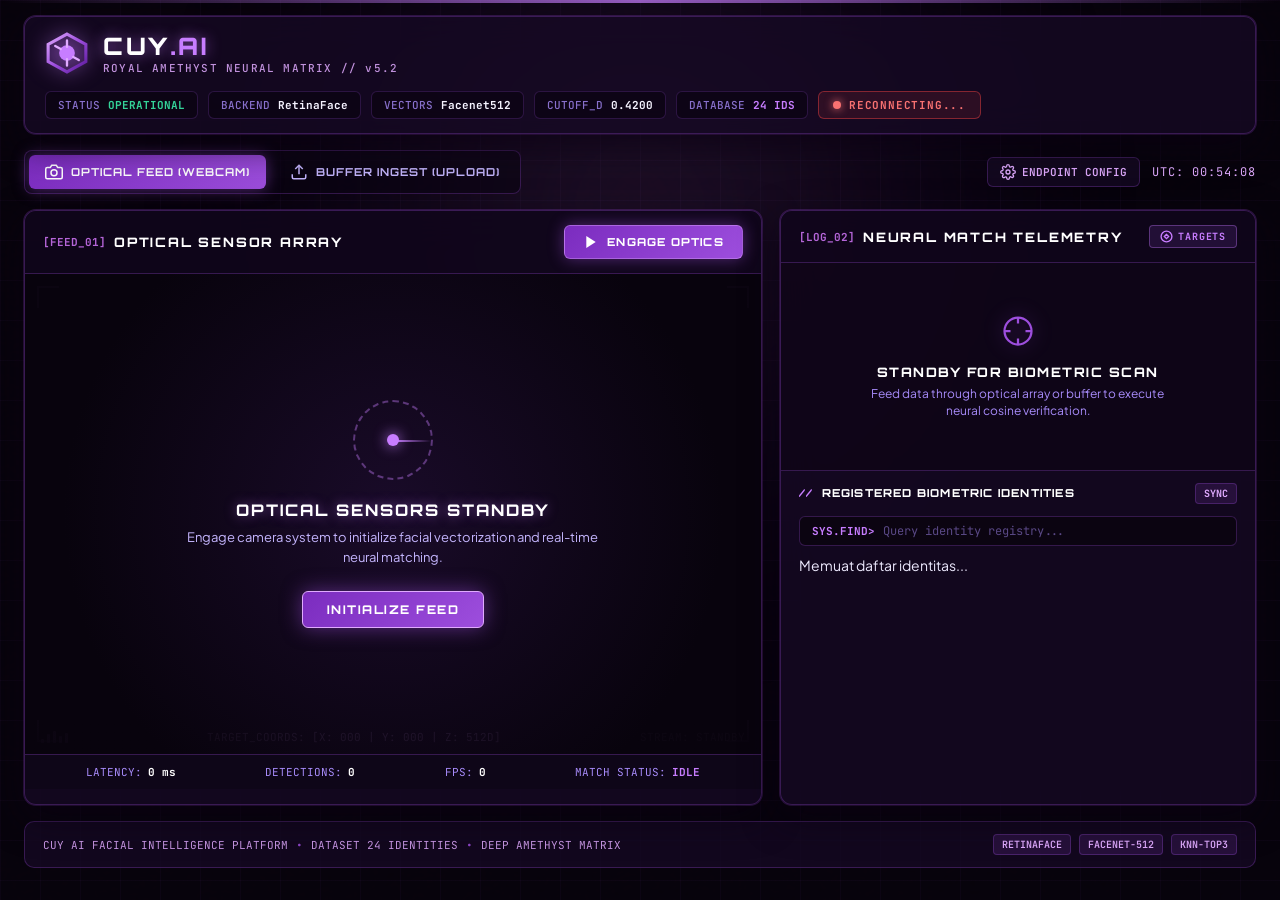
==== commit a5e606aa: "Update server configuration and endpoints for port 5001" ====
--- a/static/index.html
+++ b/static/index.html
@@ -310,11 +310,11 @@
             </div>
             <div class="modal-body">
                 <label class="modal-label" for="cfgApiBase">Backend API Endpoint:</label>
-                <input type="text" class="modal-input" id="cfgApiBase" placeholder="http://localhost:5000 atau https://xxx.trycloudflare.com">
+                <input type="text" class="modal-input" id="cfgApiBase" placeholder="http://localhost:5001 atau https://xxx.trycloudflare.com">
                 <p class="modal-hint">Masukkan URL Cloudflare Tunnel jika ingin mengakses website ini dari HP atau jaringan luar.</p>
                 
                 <div class="modal-presets">
-                    <button class="preset-btn" id="btnPresetLocal">Use Localhost:5000</button>
+                    <button class="preset-btn" id="btnPresetLocal">Use Localhost:5001</button>
                     <button class="preset-btn" id="btnPresetTunnel">Use Cloudflare Tunnel</button>
                 </div>
             </div>
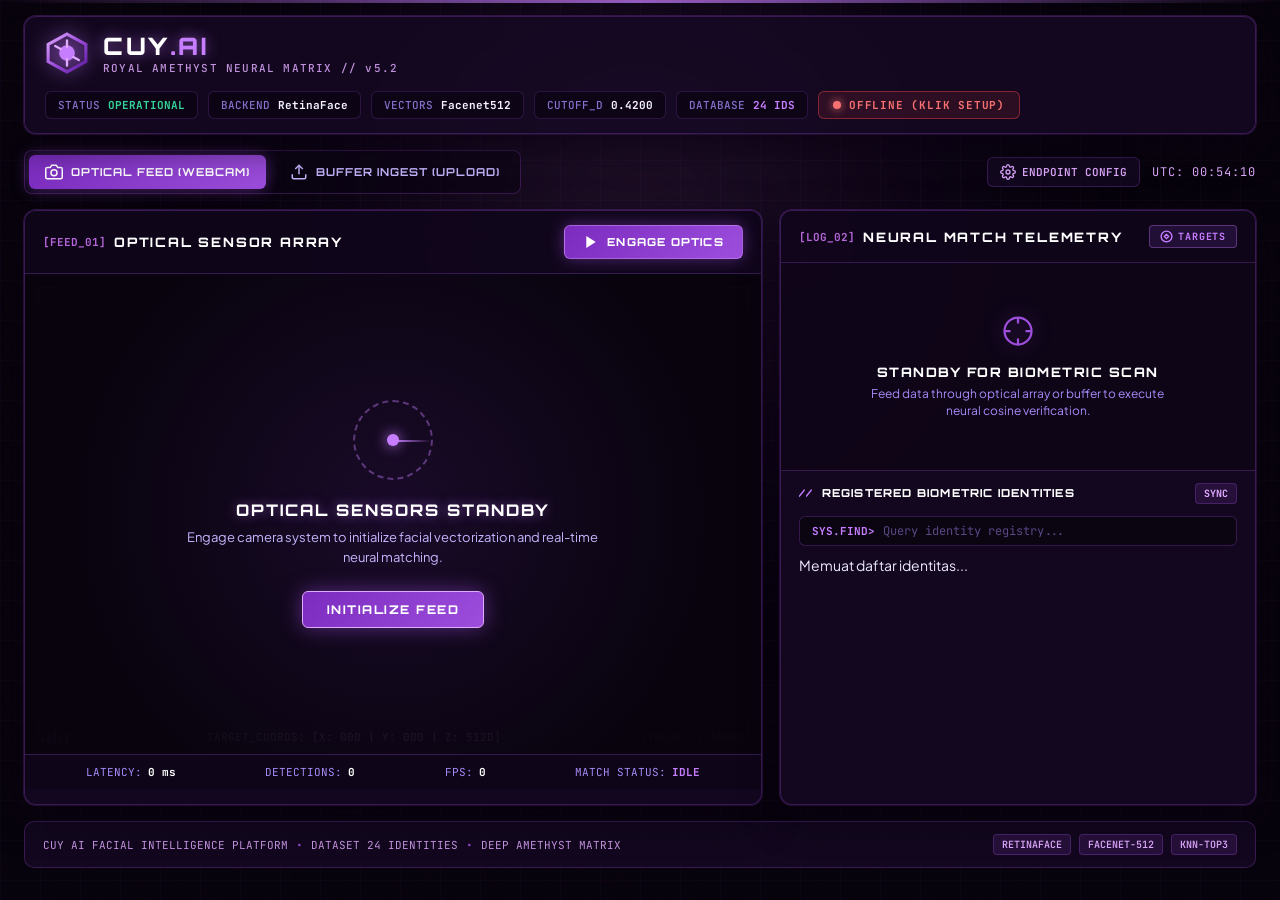
==== commit c2297ed7: "Fix server connection: auto-discovery, unbuffered launcher, pipe deadlock prevention, CORS and auto " ====
--- a/static/index.html
+++ b/static/index.html
@@ -311,16 +311,18 @@
             <div class="modal-body">
                 <label class="modal-label" for="cfgApiBase">Backend API Endpoint:</label>
                 <input type="text" class="modal-input" id="cfgApiBase" placeholder="http://localhost:5001 atau https://xxx.trycloudflare.com">
-                <p class="modal-hint">Masukkan URL Cloudflare Tunnel jika ingin mengakses website ini dari HP atau jaringan luar.</p>
+                <p class="modal-hint" id="cfgStatusHint">Pilih preset atau masukkan URL Backend CUY AI.</p>
                 
                 <div class="modal-presets">
-                    <button class="preset-btn" id="btnPresetLocal">Use Localhost:5001</button>
-                    <button class="preset-btn" id="btnPresetTunnel">Use Cloudflare Tunnel</button>
+                    <button type="button" class="preset-btn" id="btnPresetLocal">Localhost:5001</button>
+                    <button type="button" class="preset-btn" id="btnPresetLocal5000">Port 5000</button>
+                    <button type="button" class="preset-btn" id="btnPresetTunnel">Tunnel URL</button>
+                    <button type="button" class="preset-btn" id="btnAutoDetect" style="border-color: #c77dff; color: #e0aaff; font-weight: 600;">⚡ Auto Detect</button>
                 </div>
             </div>
             <div class="modal-foot">
-                <button class="action-btn" id="btnResetConfig">Reset</button>
-                <button class="primary-btn" id="btnSaveConfig">Save & Reconnect</button>
+                <button type="button" class="action-btn" id="btnResetConfig">Reset</button>
+                <button type="button" class="primary-btn" id="btnSaveConfig">Save & Reconnect</button>
             </div>
         </div>
     </div>
--- a/static/style.css
+++ b/static/style.css
@@ -1220,6 +1220,7 @@
 
 .modal-presets {
     display: flex;
+    flex-wrap: wrap;
     gap: 8px;
 }
 
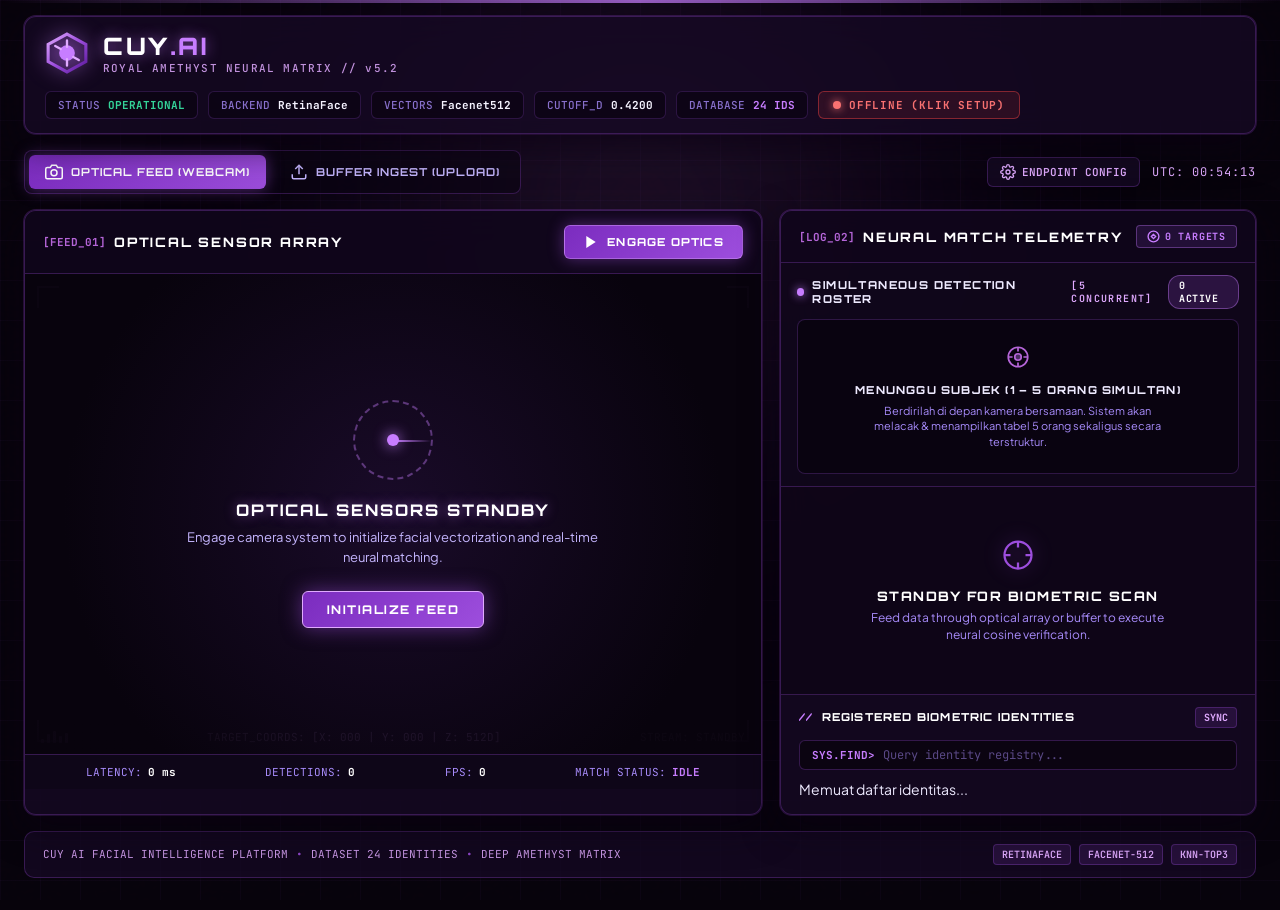
==== commit bb5cb778: "Implement simultaneous multi-target detection table for 5 concurrent subjects" ====
--- a/static/index.html
+++ b/static/index.html
@@ -202,14 +202,61 @@
                         <span class="card-index">[LOG_02]</span>
                         <h2 class="card-title">NEURAL MATCH TELEMETRY</h2>
                     </div>
-                    <div class="targets-badge">
+                    <div class="targets-badge" id="targetsBadgeDeck">
                         <svg viewBox="0 0 24 24" width="13" height="13" fill="none" stroke="currentColor" stroke-width="2.5"><circle cx="12" cy="12" r="10"></circle><polygon points="12 8 8 12 12 16 16 12 12 8"></polygon></svg>
-                        <span>TARGETS</span>
-                    </div>
-                </div>
-
-                <!-- ACTIVE TARGET CARD -->
+                        <span id="telemetryTargetBadge">0 TARGETS</span>
+                    </div>
+                </div>
+
+                <!-- SIMULTANEOUS MULTI-TARGET ROSTER DECK (UP TO 5+ ORANG BERSAMAAN) -->
+                <div class="multi-target-roster-deck">
+                    <div class="roster-deck-header">
+                        <div class="roster-deck-title">
+                            <span class="pulse-radar-dot"></span>
+                            <span>SIMULTANEOUS DETECTION ROSTER</span>
+                            <span class="roster-cap-tag">[5 CONCURRENT]</span>
+                        </div>
+                        <div class="roster-counts-badge" id="rosterCountsBadge">0 ACTIVE</div>
+                    </div>
+
+                    <div class="roster-table-container">
+                        <table class="cuy-roster-table" id="cuyRosterTable" style="display:none;">
+                            <thead>
+                                <tr>
+                                    <th style="width: 58px;">SLOT</th>
+                                    <th>IDENTITAS</th>
+                                    <th style="width: 100px;">CONFIDENCE</th>
+                                    <th style="width: 78px;">JARAK</th>
+                                    <th style="width: 100px; text-align: center;">STATUS</th>
+                                </tr>
+                            </thead>
+                            <tbody id="rosterTableBody">
+                                <!-- Populated dynamically by app.js -->
+                            </tbody>
+                        </table>
+
+                        <div class="roster-empty-state" id="rosterEmptyState">
+                            <div class="radar-scan-icon">
+                                <svg viewBox="0 0 24 24" width="26" height="26" fill="none" stroke="#b565d8" stroke-width="1.6">
+                                    <circle cx="12" cy="12" r="9"></circle>
+                                    <path d="M12 3v4M12 17v4M3 12h4M17 12h4"></path>
+                                    <circle cx="12" cy="12" r="3" fill="rgba(199, 125, 255, 0.35)"></circle>
+                                </svg>
+                            </div>
+                            <div class="roster-empty-title">MENUNGGU SUBJEK (1 – 5 ORANG SIMULTAN)</div>
+                            <div class="roster-empty-hint">Berdirilah di depan kamera bersamaan. Sistem akan melacak & menampilkan tabel 5 orang sekaligus secara terstruktur.</div>
+                        </div>
+                    </div>
+                </div>
+
+                <!-- ACTIVE TARGET CARD (DETAILED BIOMETRICS) -->
                 <div class="target-card-display" id="targetCardDisplay">
+                    <!-- Quick Target Slot Chips -->
+                    <div class="target-slot-chips" id="targetSlotChips" style="display:none;">
+                        <span class="chips-label">INSPECT SLOT:</span>
+                        <div class="chips-row" id="chipsRow"></div>
+                    </div>
+
                     <div class="target-empty-state" id="targetEmptyState">
                         <div class="empty-reticle">
                             <svg viewBox="0 0 24 24" width="36" height="36" fill="none" stroke="#9d4edd" stroke-width="1.5">
--- a/static/style.css
+++ b/static/style.css
@@ -802,6 +802,315 @@
     letter-spacing: 0.8px;
 }
 
+/* ===================== SIMULTANEOUS MULTI-TARGET ROSTER DECK ===================== */
+.multi-target-roster-deck {
+    background: rgba(15, 6, 24, 0.75);
+    border-bottom: 1px solid var(--border-amethyst);
+    padding: 12px 16px;
+    display: flex;
+    flex-direction: column;
+    gap: 10px;
+}
+
+.roster-deck-header {
+    display: flex;
+    align-items: center;
+    justify-content: space-between;
+}
+
+.roster-deck-title {
+    display: flex;
+    align-items: center;
+    gap: 8px;
+    font-family: var(--font-display);
+    font-size: 11px;
+    font-weight: 800;
+    letter-spacing: 1.4px;
+    color: #ede9fe;
+}
+
+.pulse-radar-dot {
+    width: 8px;
+    height: 8px;
+    background: #c77dff;
+    border-radius: 50%;
+    box-shadow: 0 0 10px #c77dff;
+    animation: radarBlink 1.4s ease-in-out infinite;
+}
+
+@keyframes radarBlink {
+    0%, 100% { opacity: 1; transform: scale(1); }
+    50% { opacity: 0.4; transform: scale(0.75); }
+}
+
+.roster-cap-tag {
+    font-family: var(--font-code);
+    font-size: 10px;
+    color: var(--amethyst-light);
+    font-weight: 600;
+}
+
+.roster-counts-badge {
+    padding: 3px 10px;
+    background: rgba(157, 78, 221, 0.2);
+    border: 1px solid rgba(199, 125, 255, 0.4);
+    border-radius: 12px;
+    font-family: var(--font-code);
+    font-size: 10px;
+    font-weight: 700;
+    color: #ffffff;
+    letter-spacing: 0.5px;
+}
+
+.roster-counts-badge.active {
+    background: rgba(16, 185, 129, 0.25);
+    border-color: rgba(16, 185, 129, 0.6);
+    color: #34d399;
+    box-shadow: 0 0 10px rgba(16, 185, 129, 0.35);
+}
+
+.roster-table-container {
+    width: 100%;
+    max-height: 230px;
+    overflow-y: auto;
+    border: 1px solid rgba(157, 78, 221, 0.25);
+    border-radius: 8px;
+    background: rgba(8, 3, 14, 0.7);
+}
+
+.roster-table-container::-webkit-scrollbar {
+    width: 5px;
+}
+.roster-table-container::-webkit-scrollbar-thumb {
+    background: rgba(199, 125, 255, 0.35);
+    border-radius: 3px;
+}
+
+.cuy-roster-table {
+    width: 100%;
+    border-collapse: collapse;
+    font-family: var(--font-code);
+    font-size: 11px;
+}
+
+.cuy-roster-table thead th {
+    position: sticky;
+    top: 0;
+    background: rgba(20, 8, 32, 0.95);
+    backdrop-filter: blur(8px);
+    color: #a78bfa;
+    font-size: 10px;
+    font-weight: 700;
+    letter-spacing: 1px;
+    text-transform: uppercase;
+    padding: 8px 10px;
+    text-align: left;
+    border-bottom: 1px solid var(--border-amethyst);
+    z-index: 2;
+}
+
+.cuy-roster-table tbody tr.roster-row {
+    border-bottom: 1px solid rgba(157, 78, 221, 0.12);
+    cursor: pointer;
+    transition: all 0.2s ease;
+}
+
+.cuy-roster-table tbody tr.roster-row:hover {
+    background: rgba(157, 78, 221, 0.18);
+}
+
+.cuy-roster-table tbody tr.roster-row.active-row {
+    background: rgba(199, 125, 255, 0.22);
+    box-shadow: inset 3px 0 0 #c77dff;
+}
+
+.cuy-roster-table tbody td {
+    padding: 8px 10px;
+    vertical-align: middle;
+}
+
+.slot-badge {
+    display: inline-block;
+    padding: 2px 6px;
+    border-radius: 4px;
+    font-family: var(--font-display);
+    font-size: 10px;
+    font-weight: 800;
+    background: rgba(157, 78, 221, 0.25);
+    border: 1px solid rgba(199, 125, 255, 0.4);
+    color: #e0aaff;
+}
+
+.roster-row.verified .slot-badge {
+    background: rgba(16, 185, 129, 0.18);
+    border-color: rgba(16, 185, 129, 0.5);
+    color: #34d399;
+}
+
+.roster-row.unknown .slot-badge {
+    background: rgba(239, 68, 68, 0.18);
+    border-color: rgba(239, 68, 68, 0.5);
+    color: #f87171;
+}
+
+.roster-identity-cell {
+    display: flex;
+    flex-direction: column;
+    gap: 2px;
+}
+
+.roster-name {
+    font-weight: 700;
+    color: #ffffff;
+    font-size: 12px;
+    letter-spacing: 0.5px;
+}
+
+.roster-tier {
+    font-size: 9px;
+    color: var(--amethyst-light);
+    letter-spacing: 0.8px;
+}
+
+.roster-conf-cell {
+    display: flex;
+    flex-direction: column;
+    gap: 3px;
+}
+
+.conf-pct {
+    font-weight: 700;
+    color: #ede9fe;
+}
+
+.mini-bar-track {
+    width: 100%;
+    height: 4px;
+    background: rgba(255, 255, 255, 0.1);
+    border-radius: 2px;
+    overflow: hidden;
+}
+
+.mini-bar-fill {
+    height: 100%;
+    background: linear-gradient(90deg, #7b2cbf, #c77dff);
+    border-radius: 2px;
+    transition: width 0.3s ease;
+}
+
+.dist-val {
+    color: #c4b5fd;
+    font-weight: 600;
+}
+
+.roster-status-pill {
+    display: inline-block;
+    padding: 3px 8px;
+    border-radius: 4px;
+    font-family: var(--font-display);
+    font-size: 9px;
+    font-weight: 800;
+    letter-spacing: 0.6px;
+}
+
+.roster-status-pill.verified {
+    background: rgba(16, 185, 129, 0.18);
+    border: 1px solid rgba(16, 185, 129, 0.55);
+    color: #34d399;
+    box-shadow: 0 0 8px rgba(16, 185, 129, 0.3);
+}
+
+.roster-status-pill.unknown {
+    background: rgba(239, 68, 68, 0.18);
+    border: 1px solid rgba(239, 68, 68, 0.55);
+    color: #f87171;
+    box-shadow: 0 0 8px rgba(239, 68, 68, 0.3);
+}
+
+.roster-empty-state {
+    padding: 24px 16px;
+    text-align: center;
+    display: flex;
+    flex-direction: column;
+    align-items: center;
+    gap: 6px;
+}
+
+.radar-scan-icon {
+    margin-bottom: 4px;
+    animation: pulseIcon 2s ease-in-out infinite;
+}
+
+@keyframes pulseIcon {
+    0%, 100% { transform: scale(1); opacity: 0.9; }
+    50% { transform: scale(1.1); opacity: 0.6; }
+}
+
+.roster-empty-title {
+    font-family: var(--font-display);
+    font-size: 11px;
+    font-weight: 800;
+    letter-spacing: 1.2px;
+    color: #ede9fe;
+}
+
+.roster-empty-hint {
+    font-size: 11px;
+    color: #a78bfa;
+    max-width: 310px;
+    line-height: 1.4;
+}
+
+/* Quick Slot Switcher Chips */
+.target-slot-chips {
+    display: flex;
+    align-items: center;
+    gap: 8px;
+    padding-bottom: 12px;
+    margin-bottom: 12px;
+    border-bottom: 1px solid rgba(157, 78, 221, 0.2);
+    overflow-x: auto;
+}
+
+.chips-label {
+    font-family: var(--font-code);
+    font-size: 10px;
+    font-weight: 700;
+    color: #a78bfa;
+    white-space: nowrap;
+}
+
+.chips-row {
+    display: flex;
+    gap: 6px;
+}
+
+.slot-chip-btn {
+    padding: 4px 10px;
+    background: rgba(157, 78, 221, 0.15);
+    border: 1px solid var(--border-amethyst);
+    color: var(--amethyst-light);
+    border-radius: 4px;
+    font-family: var(--font-display);
+    font-size: 10px;
+    font-weight: 800;
+    cursor: pointer;
+    transition: all 0.2s ease;
+    white-space: nowrap;
+}
+
+.slot-chip-btn:hover {
+    background: rgba(199, 125, 255, 0.25);
+    color: #ffffff;
+}
+
+.slot-chip-btn.active {
+    background: linear-gradient(135deg, #7b2cbf, #9d4edd);
+    border-color: #c77dff;
+    color: #ffffff;
+    box-shadow: 0 0 10px rgba(199, 125, 255, 0.5);
+}
+
 /* Target Display Area */
 .target-card-display {
     padding: 18px;
